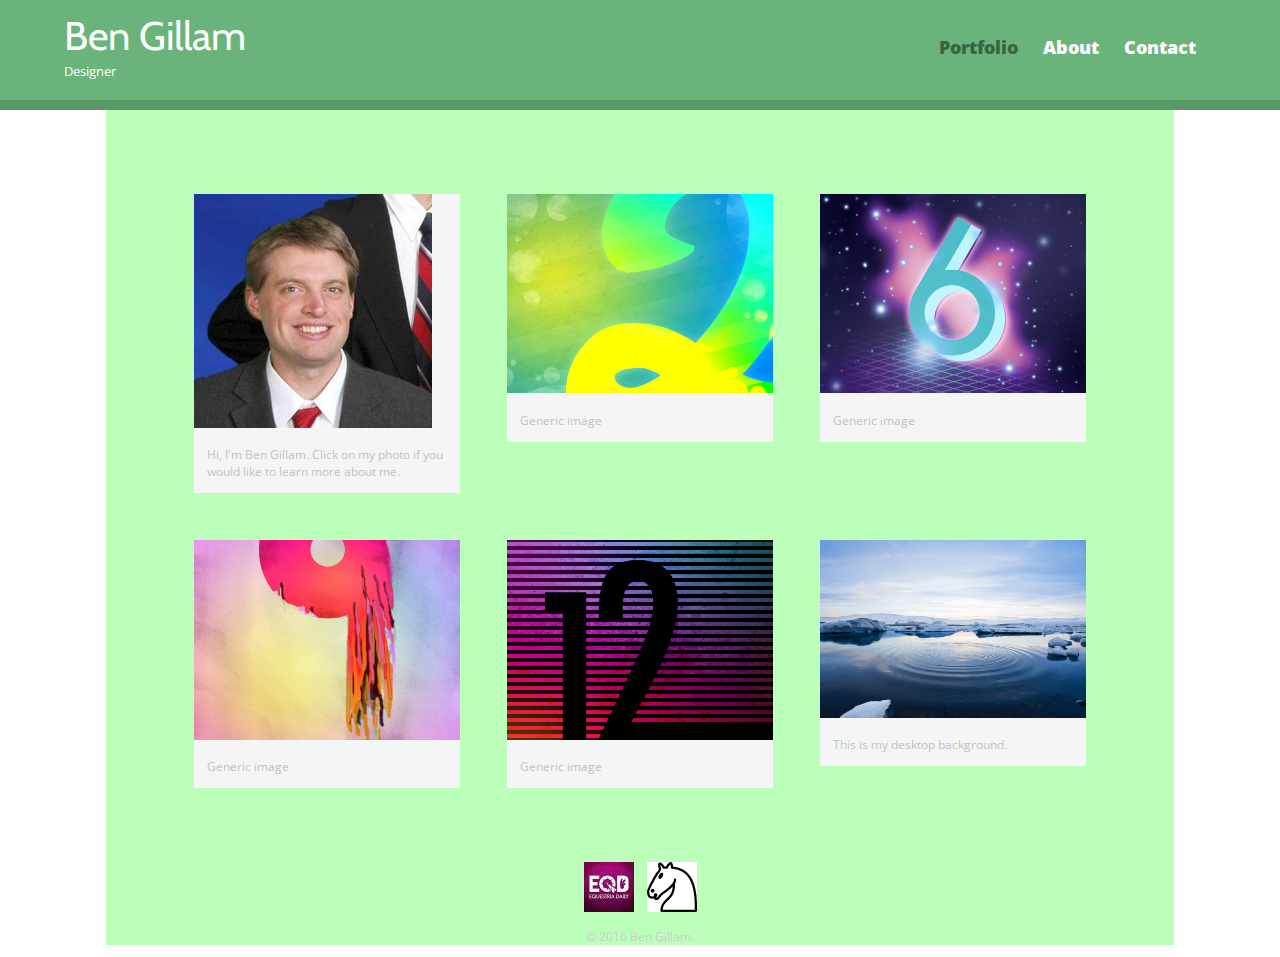
==== bengillam.com/index.html @ 796a7e6d "Project files" ====
<!DOCTYPE html>
<html>
  <head>
    <meta charset="utf-8">
      <title>Ben Gillam | Student</title>
      <link rel="stylesheet" href="css/normalize.css">
      <link href='https://fonts.googleapis.com/css?family=Cabin:500italic|Open+Sans:600,600italic' rel='stylesheet' type='text/css'>
      <link rel="stylesheet" href="css/main.css">
      <link rel="stylesheet" href="css/responsive.css">
      <meta name="viewport" contents="width=device-width, initial-scale=1.0">
  </head>
  <body>
    <header>
      <a href="index.html" id="logo">
        <h1>Ben Gillam</h1>
        <h2>Designer</h2>
      </a>
      <nav>
        <ul>
          <li><a href="index.html" class="selected">Portfolio</a></li>
          <li><a href="about.html">About</a></li>
          <li><a href="contact.html">Contact</a></li>
        </ul>
      </nav>
    </header>
    <div id="wrapper">
      <section>
	<ul id="gallery">
          <li>
            <a href="about.html">
            <img src="img/benphoto.jpg" alt="My Photo">
            <p>Hi, I'm Ben Gillam.  Click on my photo if you would like to learn more about me.</p>
            </a>
          </li>
          <li>
            <a href="img/numbers-02.jpg">
            <img src="img/numbers-02.jpg" alt="">
            <p>Generic image</p>
            </a>
          </li>
          <li>
            <a href="img/numbers-06.jpg">
            <img src="img/numbers-06.jpg" alt="">
            <p>Generic image</p>
            </a>
          </li>
          <li>
            <a href="img/numbers-09.jpg">
            <img src="img/numbers-09.jpg" alt="">
            <p>Generic image</p>
            </a>
          </li>
          <li>
            <a href="img/numbers-12.jpg">
            <img src="img/numbers-12.jpg" alt="">
            <p>Generic image</p>
            </a>
          </li>
	  <li>
            <a href="img/arctic.jpg">
            <img src="img/arctic.jpg" alt="">
            <p>This is my desktop background.</p>
            </a>
          </li>
        </ul>
      </section>
      <footer>
        <a href="http://www.equestriadaily.com"><img src="img/eqd.jpg" alt="EQD" class="fun-link"></a>
        <a href="http://en.lichess.org"><img src="img/lichess.png" alt="EQD" class="fun-link"></a>
        <p>&copy; 2016 Ben Gillam.</p>
      </footer>
    </div>    
  </body>
</html>
---- bengillam.com/css/main.css ----
/*****************************
General Styling
*****************************/

body{
  font-family: 'Open sans', sans-serif;
}

#wrapper {
  max-width: 940px;
  margin: 0 auto;
  padding: 0 5%;
  background-color: #bfb;
}

a {
  text-decoration: none;
}

img {
  max-width: 100%
}

h3 {
  margin: 0 0 1em 0;
}

/*****************************
Header
*****************************/
header {
  float: left;
  margin: 0 0 30px 0;
  padding: 5px 0 0 0;
  width: 100%;
}

#logo {
  text-align: center;
  margin: 0;
 }

h1 {
  font-family: 'Cabin', sans-serif;
  margin: 15px 0;
  font-size: 3.00em;
  font-weight: normal;
  line-height: 0.8em;
}

h2 {
  font-size: 1.25em;
  margin: -5px 0 0;
  font-weight: normal;

}


/*****************************
Navigation
*****************************/
nav {
  text-align: center;
  padding: 10px 0;
  margin: 20px 0 0;
  color: #ccc;
}

nav ul {
  list-style: none;
  margin: 0 10px;
  padding: 0;
}

nav li{
  display: inline-block;
}

nav a {
  font-weight: 800;
  padding: 15px 10px;
}

/*****************************
Footer
*****************************/

footer{
  font-size: 0.75em;
  text-align: center;
  clear: both;
  padding-top: 50px;
  color: #ccc;
}

.fun-link {
  width: 50px;
  height: 50px;
  margin: 0 5px;
}

/*****************************
Page: Portfolio
*****************************/
#gallery{
  margin: 0;
  padding: 0;
  list-style: none;
}

#gallery li {
  float: left;
  width: 45%;
  margin: 2.5%;
  background-color: #f5f5f5;
  color: #bdc3c7;
}

#gallery li a p {
  margin: 0;
  padding: 5%;
  font-size: 0.75em;
  color: #bdc3c7;
}


/*****************************
Page: About
*****************************/

.profile {
  display: block;
  max-width: 238px;
  margin: 0 auto 30px;
  border-radius: 10%
}


/*****************************
Page: Contact
*****************************/

.contact-info {
  list-style: none;
  padding: 0;
  margin: 0;
  font-size: 0.9em;
}

.contact-info a {
  display: block;
  min-height: 20px;
  background-repeat: no-repeat;
  background-size: 20px 20px;
  padding: 0 0 0 30px;
  margin: 0 0 10px;
}

.contact-info li.phone a {
  background-image:url('../img/phone.png');

}

.contact-info li.mail a {
  background-image:url('../img/mail.png');

}

/*****************************
Colors
*****************************/

/* site body */
body {
  background-color: #fff;
  color: #999;
}

/* logo text */
h1, h2 {
  color: #fff;
}

/* Link light-green*/
a {
  color:#6ab47b;
}

/* header background light-green*/
header{
  background: #6ab47b;
  border-color: #599a68
}

/* nav background on mobile devices */
nav {
  background: #599a68;
}



/* nav link */
nav a, nav a:visited {
  color: #fff;
}

/* selected nav link dark green */
nav a.selected, nav a:hover {
  color: #32673f;
}
---- bengillam.com/css/responsive.css ----
@media screen and (min-width: 480px) {
  
/*****************************
Page: Contact
*****************************/
  #primary {
    width:50%;
    float: left;
  }
  
  #secondary {
    width: 40%;
    float: right;
  }
  
 /*****************************
 Page: Portfolio
 *****************************/
  
  #gallery li {
    width:28.3333%;
  }
  
  #gallery li:nth-child(4n) {
    clear: left;
  }
  
 /*****************************
 Page: About
 *****************************/

.profile {
  float: left;
  margin: 0 5% 80px 0;
  }
}

@media screen and (min-width: 660px) {
 /*****************************
Header
 *****************************/
  
nav{
  background: none;
    float: right;
    font-size: 1.125em;
    margin-right: 5%;
    text-align: right;
    width: 45%;
  }
  
 #logo{
  float: left;
  margin-left: 5%;
    text-align: left;
    width: 45%;
  }
  
  h1 {
    font-size: 2.5em;
  }
  
  h2 {
    font-size: 0.825em;
    margin-bottom: 20px;
  }
  
  header {
    border-bottom: 10px solid #599a68;
    margin-bottom: 60px;
  }
}
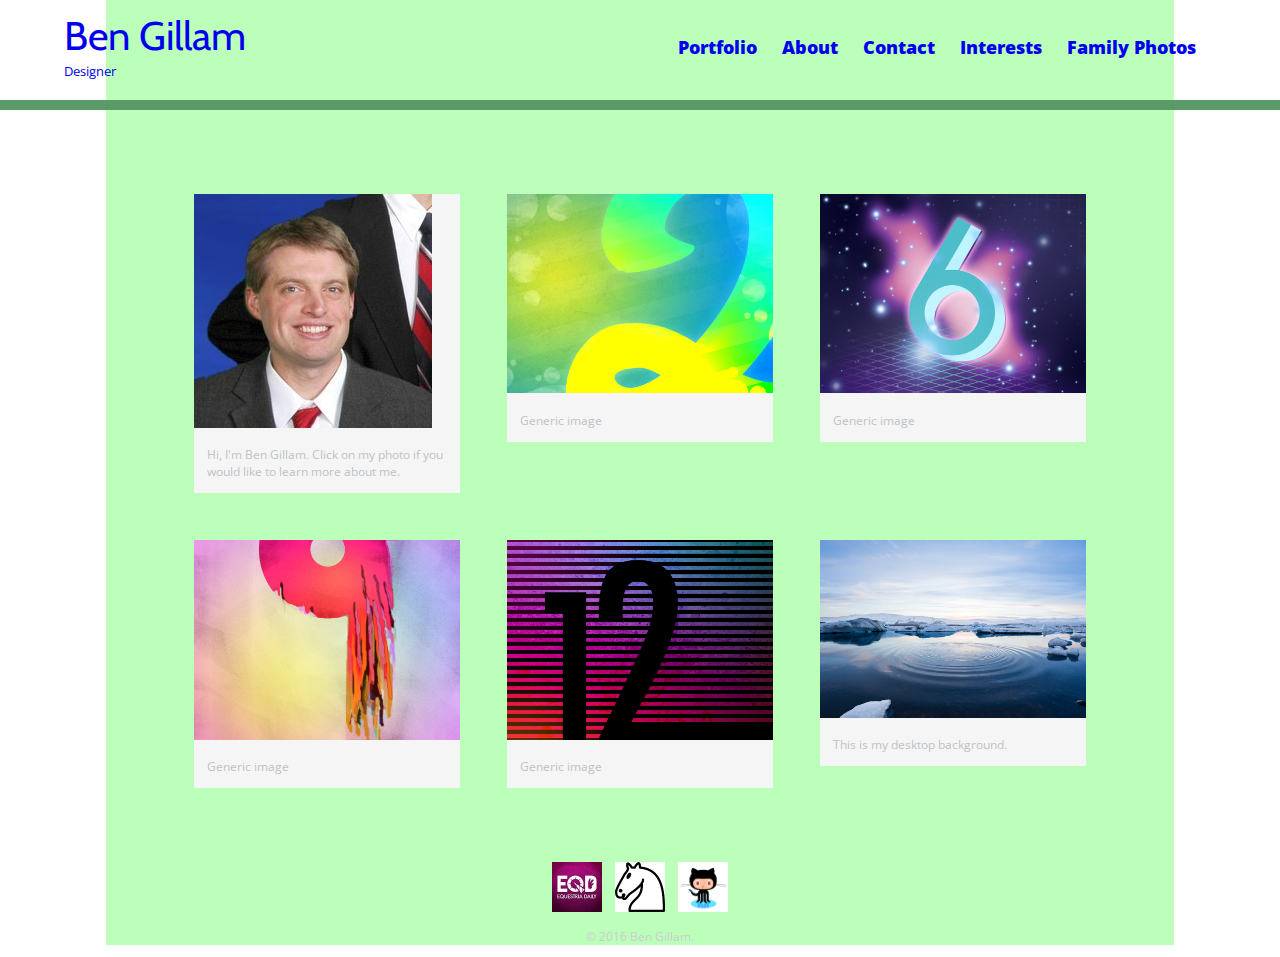
==== commit 19b252c9: "e" ====
--- a/bengillam.com/index.html
+++ b/bengillam.com/index.html
@@ -4,10 +4,10 @@
     <meta charset="utf-8">
       <title>Ben Gillam | Student</title>
       <link rel="stylesheet" href="css/normalize.css">
-      <link href='https://fonts.googleapis.com/css?family=Cabin:500italic|Open+Sans:600,600italic' rel='stylesheet' type='text/css'>
+      <link href='https://fonts.googleapis.com/css?family=Cabin:500italic%7cOpen+Sans:600,600italic' rel='stylesheet' type='text/css'>
       <link rel="stylesheet" href="css/main.css">
       <link rel="stylesheet" href="css/responsive.css">
-      <meta name="viewport" contents="width=device-width, initial-scale=1.0">
+      <meta name="viewport" content="width=device-width, initial-scale=1.0">
   </head>
   <body>
     <header>
@@ -20,6 +20,8 @@
           <li><a href="index.html" class="selected">Portfolio</a></li>
           <li><a href="about.html">About</a></li>
           <li><a href="contact.html">Contact</a></li>
+	  <li><a href="interests.html">Interests</a></li>
+	  <li><a href="http://www.danagillam.com/">Family Photos</a></li>
         </ul>
       </nav>
     </header>
@@ -67,6 +69,7 @@
       <footer>
         <a href="http://www.equestriadaily.com"><img src="img/eqd.jpg" alt="EQD" class="fun-link"></a>
         <a href="http://en.lichess.org"><img src="img/lichess.png" alt="EQD" class="fun-link"></a>
+	<a href="https://github.com/customgoban/bengillam.com"><img src="img/github.png" alt="GITHUB" class="fun-link"></a>
         <p>&copy; 2016 Ben Gillam.</p>
       </footer>
     </div>    
--- a/bengillam.com/css/main.css
+++ b/bengillam.com/css/main.css
@@ -167,6 +167,32 @@
 }
 
 /*****************************
+Interests
+*****************************/
+
+.interest {
+	float:left;
+	margin: 0 2.5%;
+	min-width: 512;
+	clear:left;
+}
+
+/*****************************
+ Page: Interests
+ *****************************/
+.interest {
+
+	max-width: 512px;
+
+}
+.interestd {
+	
+	margin:2%;
+	min-width: 200px;
+	
+
+
+/*****************************
 Colors
 *****************************/
 
--- a/bengillam.com/css/responsive.css
+++ b/bengillam.com/css/responsive.css
@@ -33,7 +33,11 @@
   float: left;
   margin: 0 5% 80px 0;
   }
+
+
+
 }
+
 
 @media screen and (min-width: 660px) {
  /*****************************
@@ -47,6 +51,7 @@
     margin-right: 5%;
     text-align: right;
     width: 45%;
+	
   }
   
  #logo{
@@ -69,4 +74,4 @@
     border-bottom: 10px solid #599a68;
     margin-bottom: 60px;
   }
-}+}
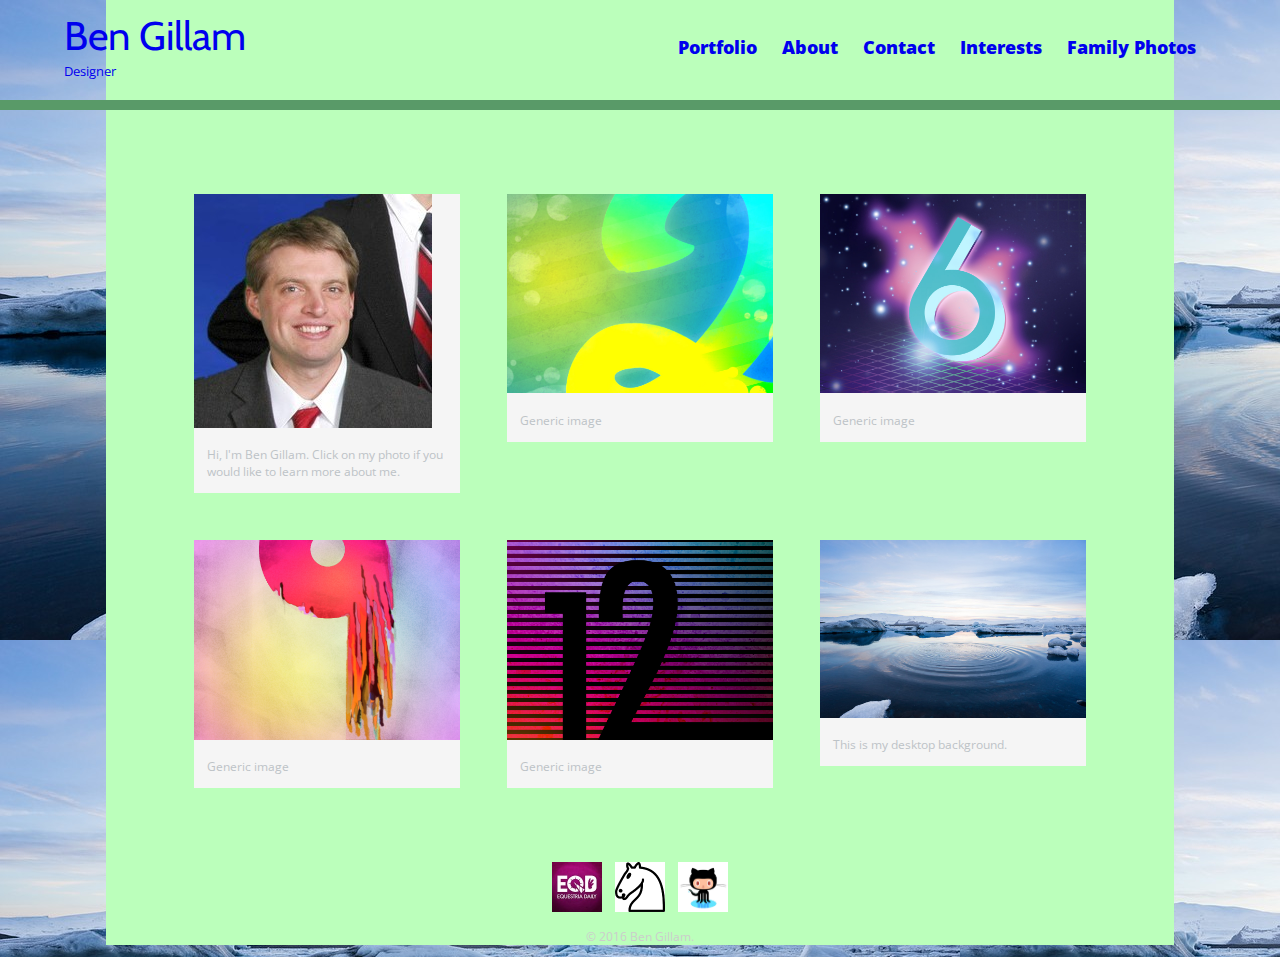
==== commit fa519d6c: "d" ====
--- a/bengillam.com/index.html
+++ b/bengillam.com/index.html
@@ -9,7 +9,7 @@
       <link rel="stylesheet" href="css/responsive.css">
       <meta name="viewport" content="width=device-width, initial-scale=1.0">
   </head>
-  <body>
+  <body background="img/arctic.jpg">
     <header>
       <a href="index.html" id="logo">
         <h1>Ben Gillam</h1>
@@ -74,4 +74,4 @@
       </footer>
     </div>    
   </body>
-</html>+</html>
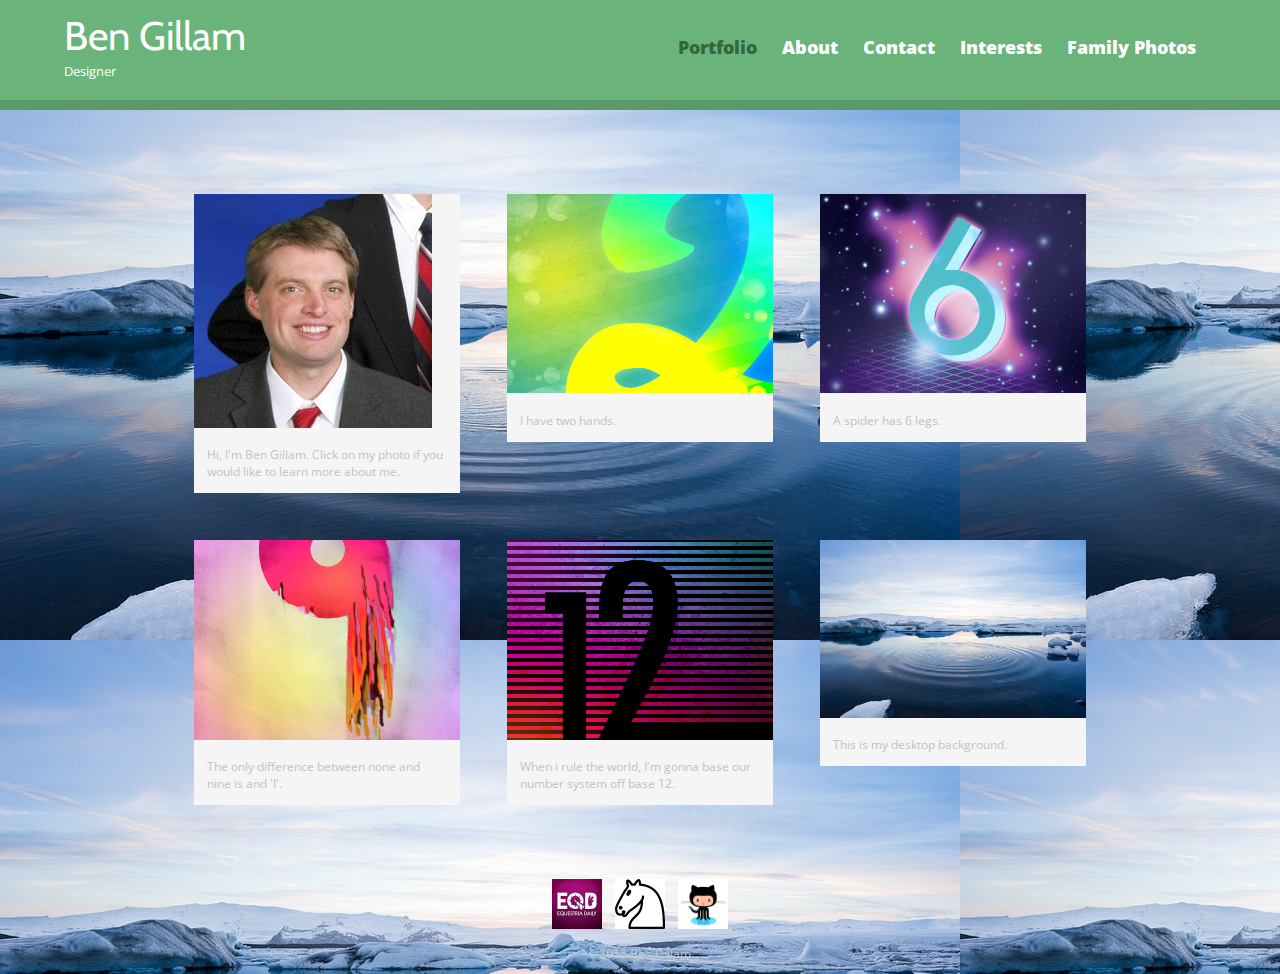
==== commit 4a962942: "final update" ====
--- a/bengillam.com/index.html
+++ b/bengillam.com/index.html
@@ -9,7 +9,7 @@
       <link rel="stylesheet" href="css/responsive.css">
       <meta name="viewport" content="width=device-width, initial-scale=1.0">
   </head>
-  <body background="img/arctic.jpg">
+   <body background="img/arctic.jpg">
     <header>
       <a href="index.html" id="logo">
         <h1>Ben Gillam</h1>
@@ -36,26 +36,26 @@
           </li>
           <li>
             <a href="img/numbers-02.jpg">
-            <img src="img/numbers-02.jpg" alt="">
-            <p>Generic image</p>
+            <img src="img/numbers-02.jpg" alt="This should be the number 2.">
+            <p>I have two hands.</p>
             </a>
           </li>
           <li>
             <a href="img/numbers-06.jpg">
-            <img src="img/numbers-06.jpg" alt="">
-            <p>Generic image</p>
+            <img src="img/numbers-06.jpg" alt="This should be the number 6.">
+            <p>A spider has 6 legs.</p>
             </a>
           </li>
           <li>
             <a href="img/numbers-09.jpg">
-            <img src="img/numbers-09.jpg" alt="">
-            <p>Generic image</p>
+            <img src="img/numbers-09.jpg" alt="This should be the number 9.">
+            <p>The only difference between none and nine is and 'I'.</p>
             </a>
           </li>
           <li>
             <a href="img/numbers-12.jpg">
-            <img src="img/numbers-12.jpg" alt="">
-            <p>Generic image</p>
+            <img src="img/numbers-12.jpg" alt="This should be the number 12.">
+            <p>When i rule the world, I'm gonna base our number system off base 12.</p>
             </a>
           </li>
 	  <li>
--- a/bengillam.com/css/main.css
+++ b/bengillam.com/css/main.css
@@ -10,7 +10,6 @@
   max-width: 940px;
   margin: 0 auto;
   padding: 0 5%;
-  background-color: #bfb;
 }
 
 a {
@@ -173,7 +172,7 @@
 .interest {
 	float:left;
 	margin: 0 2.5%;
-	min-width: 512;
+	min-width: 512px;
 	clear:left;
 }
 
@@ -186,10 +185,9 @@
 
 }
 .interestd {
-	
 	margin:2%;
 	min-width: 200px;
-	
+}
 
 
 /*****************************
@@ -234,7 +232,3 @@
 nav a.selected, nav a:hover {
   color: #32673f;
 }
-
-
-
-
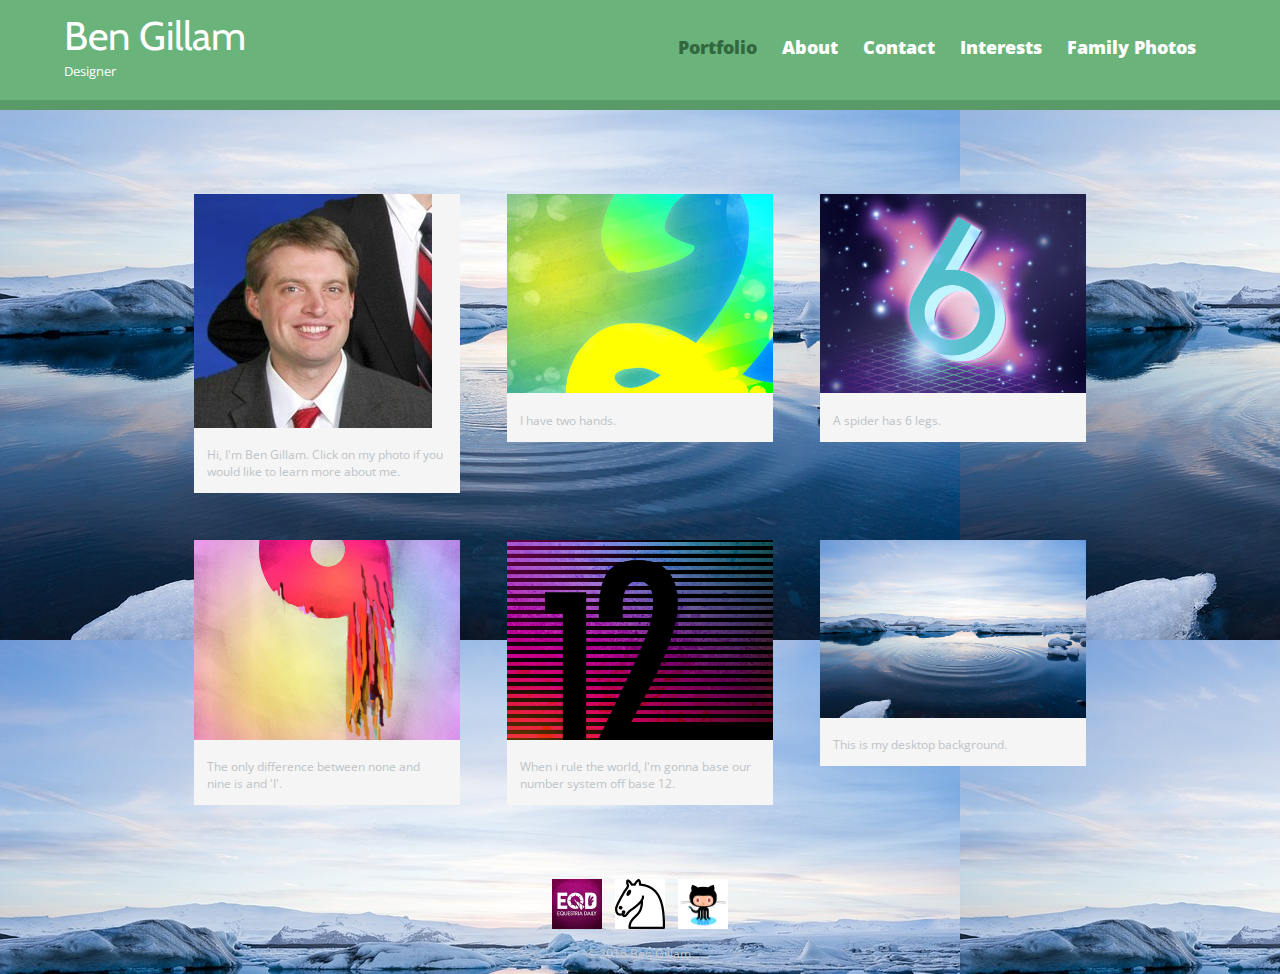
==== commit f871c700: "Final Update" ====
--- a/bengillam.com/index.html
+++ b/bengillam.com/index.html
@@ -9,7 +9,7 @@
       <link rel="stylesheet" href="css/responsive.css">
       <meta name="viewport" content="width=device-width, initial-scale=1.0">
   </head>
-   <body background="img/arctic.jpg">
+   <body>
     <header>
       <a href="index.html" id="logo">
         <h1>Ben Gillam</h1>
--- a/bengillam.com/css/main.css
+++ b/bengillam.com/css/main.css
@@ -232,3 +232,7 @@
 nav a.selected, nav a:hover {
   color: #32673f;
 }
+
+body {
+  background: url('../img/arctic.jpg');
+}
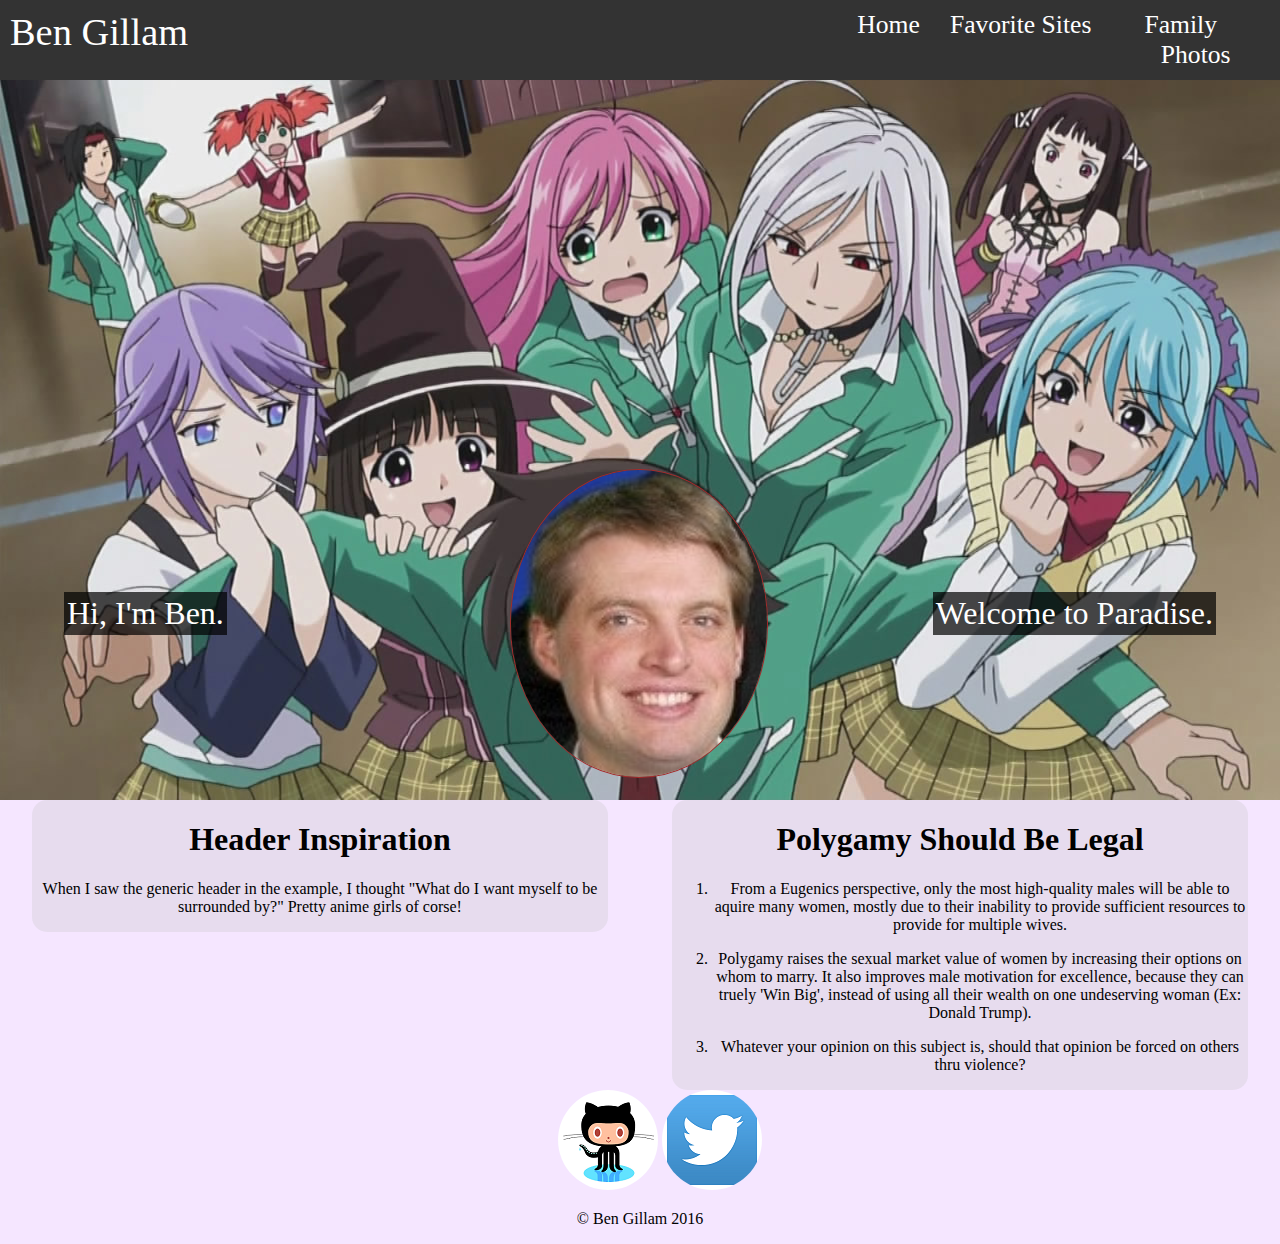
==== commit fd738195: "Final Update" ====
--- a/bengillam.com/index.html
+++ b/bengillam.com/index.html
@@ -1,77 +1,45 @@
 <!DOCTYPE html>
 <html>
   <head>
-    <meta charset="utf-8">
-      <title>Ben Gillam | Student</title>
-      <link rel="stylesheet" href="css/normalize.css">
-      <link href='https://fonts.googleapis.com/css?family=Cabin:500italic%7cOpen+Sans:600,600italic' rel='stylesheet' type='text/css'>
-      <link rel="stylesheet" href="css/main.css">
-      <link rel="stylesheet" href="css/responsive.css">
-      <meta name="viewport" content="width=device-width, initial-scale=1.0">
+    <title>Ben's Webpage</title>
+    <link rel="stylesheet" href="css/main.css">
   </head>
-   <body>
+  <body>
     <header>
-      <a href="index.html" id="logo">
-        <h1>Ben Gillam</h1>
-        <h2>Designer</h2>
-      </a>
-      <nav>
+      <div id="main-header">
+        <a href="index.html" class="logo">Ben Gillam</a>
         <ul>
-          <li><a href="index.html" class="selected">Portfolio</a></li>
-          <li><a href="about.html">About</a></li>
-          <li><a href="contact.html">Contact</a></li>
-	  <li><a href="interests.html">Interests</a></li>
-	  <li><a href="http://www.danagillam.com/">Family Photos</a></li>
+          <li><a href="index.html">Home</a></li>
+          <li><a href="favorites.html">Favorite Sites</a></li>
+          <li><a href="http://www.danagillam.com" id="nomargin">Family Photos</a></li>
         </ul>
-      </nav>
+      </div>
     </header>
-    <div id="wrapper">
-      <section>
-	<ul id="gallery">
-          <li>
-            <a href="about.html">
-            <img src="img/benphoto.jpg" alt="My Photo">
-            <p>Hi, I'm Ben Gillam.  Click on my photo if you would like to learn more about me.</p>
-            </a>
-          </li>
-          <li>
-            <a href="img/numbers-02.jpg">
-            <img src="img/numbers-02.jpg" alt="This should be the number 2.">
-            <p>I have two hands.</p>
-            </a>
-          </li>
-          <li>
-            <a href="img/numbers-06.jpg">
-            <img src="img/numbers-06.jpg" alt="This should be the number 6.">
-            <p>A spider has 6 legs.</p>
-            </a>
-          </li>
-          <li>
-            <a href="img/numbers-09.jpg">
-            <img src="img/numbers-09.jpg" alt="This should be the number 9.">
-            <p>The only difference between none and nine is and 'I'.</p>
-            </a>
-          </li>
-          <li>
-            <a href="img/numbers-12.jpg">
-            <img src="img/numbers-12.jpg" alt="This should be the number 12.">
-            <p>When i rule the world, I'm gonna base our number system off base 12.</p>
-            </a>
-          </li>
-	  <li>
-            <a href="img/arctic.jpg">
-            <img src="img/arctic.jpg" alt="">
-            <p>This is my desktop background.</p>
-            </a>
-          </li>
-        </ul>
-      </section>
-      <footer>
-        <a href="http://www.equestriadaily.com"><img src="img/eqd.jpg" alt="EQD" class="fun-link"></a>
-        <a href="http://en.lichess.org"><img src="img/lichess.png" alt="EQD" class="fun-link"></a>
-	<a href="https://github.com/customgoban/bengillam.com"><img src="img/github.png" alt="GITHUB" class="fun-link"></a>
-        <p>&copy; 2016 Ben Gillam.</p>
-      </footer>
-    </div>    
+    <section>
+      <div class="haremimg">
+        <img src="img/benphoto.jpg" class="benphoto" alt="Bens Face">
+        <p class="hiimben">Hi, I'm Ben.</p>
+        <p class="welcome">Welcome to Paradise.</p>
+      </div>
+      <div class="col primary">
+        <h1>Header Inspiration</h1>
+        <p>When I saw the generic header in the example, I thought "What do I want myself to be surrounded by?"  Pretty anime girls of corse!</p>
+      </div>
+      <div class="col secondary">
+        <h1>Polygamy Should Be Legal</h1>
+        <ol>
+          <li><p>From a Eugenics perspective, only the most high-quality males will be able to aquire many women, mostly due to their inability to provide sufficient resources to provide for multiple wives.</p></li>
+          <li><p>Polygamy raises the sexual market value of women by increasing their options on whom to marry.  It also improves male motivation for excellence, because they can truely 'Win Big', instead of using all their wealth on one undeserving woman (Ex: Donald Trump).</p></li>
+          <li><p>Whatever your opinion on this subject is, should that opinion be forced on others thru violence?</p></li>
+        </ol>
+      </div>
+    </section>
+    <footer>
+      <ul>
+        <li><a href="https://github.com/customgoban/bengillam.com"><img src="img/github.png" class="footerlink" alt="Github Icon"></a></li>
+        <li><a href="https://twitter.com/ben_customgoban"><img src="img/twitter.png" class="footerlink" alt="Twitter Icon"></a></li>
+      </ul>
+      <p>&copy; Ben Gillam 2016</p>
+    </footer>
   </body>
 </html>
--- a/bengillam.com/css/main.css
+++ b/bengillam.com/css/main.css
@@ -1,238 +1,158 @@
-/*****************************
-General Styling
-*****************************/
-
-body{
-  font-family: 'Open sans', sans-serif;
+a {
+  text-decoration: none;
+  color: white;
 }
 
-#wrapper {
-  max-width: 940px;
-  margin: 0 auto;
-  padding: 0 5%;
+html,
+body {
+  padding: 0;
+  margin: 0;
+  background-color: #f5e6ff;
+  max-width: 1280px;
+  margin: auto;
 }
 
-a {
-  text-decoration: none;
+
+header {
+ 
+;
+  background-color: #333;
+  overflow: hidden;
+  padding: 10px;
+  text-align: center;
+  
+  
 }
 
-img {
-  max-width: 100%
+.logo {
+  float: left;
+  display: inline-block;
+  margin-right: 0;
 }
 
-h3 {
-  margin: 0 0 1em 0;
+header ul {
+  float: right;
+  list-style: none;
+  margin: 0;
+  padding: 0;
+  max-width: 50%;
 }
 
-/*****************************
-Header
-*****************************/
-header {
-  float: left;
-  margin: 0 0 30px 0;
-  padding: 5px 0 0 0;
-  width: 100%;
+header ul li {
+  font-size: 12px;
+  
 }
 
-#logo {
-  text-align: center;
-  margin: 0;
- }
+/*===========================
+Section
+===========================*/
 
-h1 {
-  font-family: 'Cabin', sans-serif;
-  margin: 15px 0;
-  font-size: 3.00em;
-  font-weight: normal;
-  line-height: 0.8em;
+.haremimg {
+  background-image: url(../img/harem.jpg);
+  background-repeat: no-repeat;
+  background-size: 100%;
+  height: 0;
+  padding-bottom: 56.25%;
+  position: relative;
+  color: white;
+  font-size: 2.5vw;
+  
 }
-
-h2 {
-  font-size: 1.25em;
-  margin: -5px 0 0;
-  font-weight: normal;
+ 
+.hiimben {
+  float: left;
+  background-color: rgba(0,0,0,.7);
+  margin-left: 5%;
+  margin-top: 40%;
+  padding: 3px;
+ ;
 
 }
 
-
-/*****************************
-Navigation
-*****************************/
-nav {
-  text-align: center;
-  padding: 10px 0;
-  margin: 20px 0 0;
-  color: #ccc;
-}
-
-nav ul {
-  list-style: none;
-  margin: 0 10px;
-  padding: 0;
-}
-
-nav li{
-  display: inline-block;
-}
-
-nav a {
-  font-weight: 800;
-  padding: 15px 10px;
-}
-
-/*****************************
-Footer
-*****************************/
-
-footer{
-  font-size: 0.75em;
-  text-align: center;
-  clear: both;
-  padding-top: 50px;
-  color: #ccc;
-}
-
-.fun-link {
-  width: 50px;
-  height: 50px;
-  margin: 0 5px;
-}
-
-/*****************************
-Page: Portfolio
-*****************************/
-#gallery{
-  margin: 0;
-  padding: 0;
-  list-style: none;
-}
-
-#gallery li {
-  float: left;
-  width: 45%;
-  margin: 2.5%;
-  background-color: #f5f5f5;
-  color: #bdc3c7;
-}
-
-#gallery li a p {
-  margin: 0;
-  padding: 5%;
-  font-size: 0.75em;
-  color: #bdc3c7;
-}
-
-
-/*****************************
-Page: About
-*****************************/
-
-.profile {
-  display: block;
-  max-width: 238px;
-  margin: 0 auto 30px;
-  border-radius: 10%
-}
-
-
-/*****************************
-Page: Contact
-*****************************/
-
-.contact-info {
-  list-style: none;
-  padding: 0;
-  margin: 0;
-  font-size: 0.9em;
-}
-
-.contact-info a {
-  display: block;
-  min-height: 20px;
-  background-repeat: no-repeat;
-  background-size: 20px 20px;
-  padding: 0 0 0 30px;
-  margin: 0 0 10px;
-}
-
-.contact-info li.phone a {
-  background-image:url('../img/phone.png');
+.welcome {
+  float: right;
+  background-color: rgba(0,0,0,.7);
+  margin-right: 5%;
+  margin-top: 40%;
+  padding: 3px;
 
 }
 
-.contact-info li.mail a {
-  background-image:url('../img/mail.png');
+.benphoto {
+  width: 20%;
+  border-radius: 50%;
+  position: absolute;
+  bottom: 3%;
+  right: 40%;
+  border: 1px solid brown;
+}
+
+.fav-title {
+  text-align: center;
+  font-size: 2em;
+}
+
+.col,
+.twocol {
+  text-align: center;
+  margin-top: 10px;
+  background-color: rgba(200,200,200,.3);
+  border-radius: 15px;
+}
+
+/*===========================
+Footer
+===========================*/
+
+footer {
+  text-align: center;
+}
+
+footer ul {
+    list-style: none;
 
 }
-
-/*****************************
-Interests
-*****************************/
-
-.interest {
-	float:left;
-	margin: 0 2.5%;
-	min-width: 512px;
-	clear:left;
+footer li {
+  display: inline;
+ 
 }
-
-/*****************************
- Page: Interests
- *****************************/
-.interest {
-
-	max-width: 512px;
-
-}
-.interestd {
-	margin:2%;
-	min-width: 200px;
-}
-
-
-/*****************************
-Colors
-*****************************/
-
-/* site body */
-body {
-  background-color: #fff;
-  color: #999;
-}
-
-/* logo text */
-h1, h2 {
-  color: #fff;
-}
-
-/* Link light-green*/
-a {
-  color:#6ab47b;
-}
-
-/* header background light-green*/
-header{
-  background: #6ab47b;
-  border-color: #599a68
-}
-
-/* nav background on mobile devices */
-nav {
-  background: #599a68;
+ 
+footer img {
+  border-radius: 50%;
 }
 
 
 
-/* nav link */
-nav a, nav a:visited {
-  color: #fff;
+@media (min-width: 481px) {
+
+.logo {
+  font-size: 3vw;
 }
 
-/* selected nav link dark green */
-nav a.selected, nav a:hover {
-  color: #32673f;
+header ul {
+  display: inline-block;
+}
+header ul li {
+  float: left;
+  padding: 0;
+  margin-right: 30px;
+    font-size: 2vw;
 }
 
-body {
-  background: url('../img/arctic.jpg');
+#nomargin {
+  margin-right: -30px;
 }
+
+.col {
+  float: left;
+  max-width: 45%;
+  margin: 0 2.5%;
+  overflow: hidden;
+}
+
+.twocol {
+  float: left;
+  max-width: 45%;
+  margin: 0 27.5%;
+}
+}
